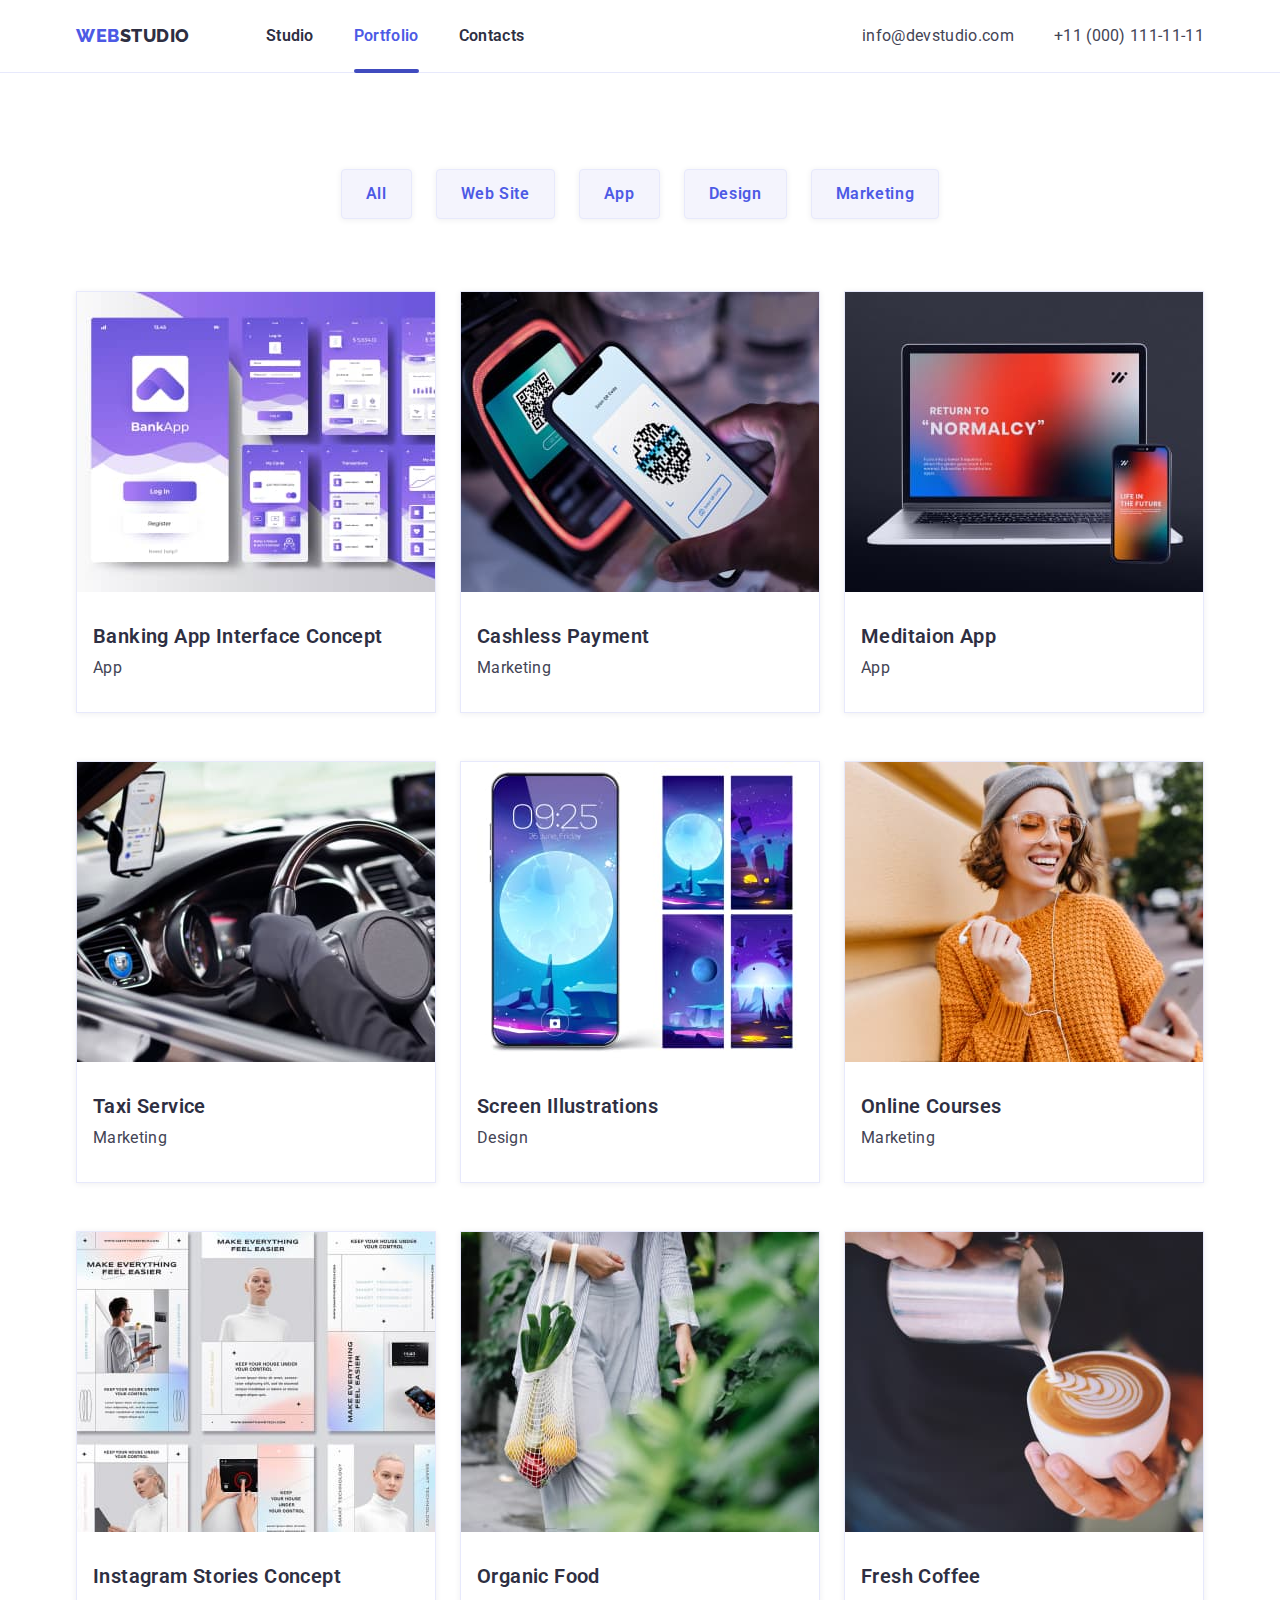
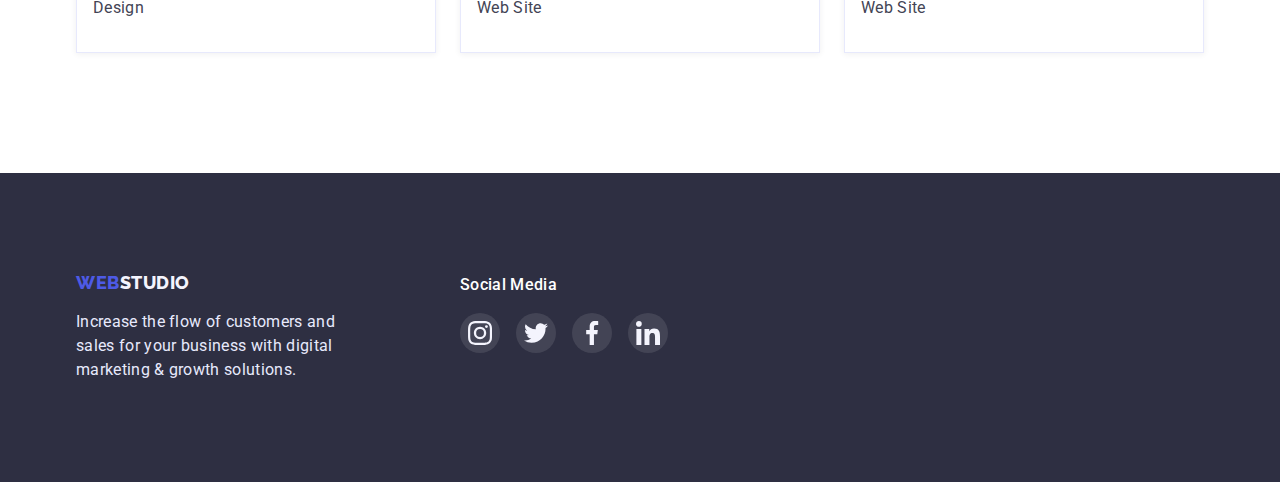
==== portfolio.html @ 400ccf4a "start" ====
<!DOCTYPE html>
<html lang="en">
<head>
    <meta charset="UTF-8">
    <meta http-equiv="X-UA-Compatible" content="IE=edge">
    <meta name="viewport" content="width=device-width, initial-scale=1.0">
    <title>Porfolio</title>
    <link href="https://fonts.googleapis.com/css2?family=Raleway:wght@800&amp;family=Roboto:wght@400;500;700;900&amp;display=swap" rel="stylesheet">
    <link rel="stylesheet" href="https://cdnjs.cloudflare.com/ajax/libs/modern-normalize/1.1.0/modern-normalize.min.css">
    <link rel="stylesheet" href="./css/styles.css">
</head>
<body>
    <!-- Header -->
    <header class="header">
        <div class="container flex">
            <a class="flex logo" href="./index.html">web<span class="header-logo">studio</span></a>
            <nav class="navigation">
                <ul class="flex navigation-list">
                    <li class="navigation-list-item">
                        <a class="navigation-anchor" href="./index.html">studio</a>
                    </li>
                    <li class="navigation-list-item">
                        <a class="navigation-anchor  active" href="./portfolio.html">portfolio</a>
                    </li>
                    <li class="navigation-list-item">
                        <a class="navigation-anchor" href="">contacts</a>
                    </li>
                </ul>
            </nav>
            <address class="address">
                <ul class="flex">
                    <li class="address-list-item">
                        <a class="address-anchor" href="mailto:info@devstudio.com">info@devstudio.com</a>
                    </li>
                    <li class="address-list-item">
                        <a class="address-anchor" href="tel:+110001111111">+11 (000) 111-11-11</a>
                    </li>
                </ul>
            </address>
        </div>
    </header>
    <!-- Main content -->
    <main>
        <section class="portfolio">
            <div class="container">
                <h1 class="visually-hidden">porfolio</h1>
                <!-- Buttons -->
                <ul class="buttons-list">
                    <li class="buttons-list-item">
                        <button class="portfolio-button" type="button">all</button>
                    </li>
                    <li class="buttons-list-item">
                        <button class="portfolio-button" type="button">web Site</button>
                    </li>
                    <li class="buttons-list-item">
                        <button class="portfolio-button" type="button">app</button>
                    </li>
                    <li class="buttons-list-item">
                        <button class="portfolio-button" type="button">design</button>
                    </li>
                    <li class="buttons-list-item">
                        <button class="portfolio-button" type="button">marketing</button>
                    </li>
                </ul>
                <!-- Images -->
                <ul class="cards-list">
                    <li class="cards-list-item">
                        <a href="" class="cards-anchor">
                            <div class="box-overlay">
                                <img class="block" src="images/banking-app-interface-concept.jpg" alt="banking" width="360">
                                <div class="overlay">
                                    <p class="text-overlay">
                                        14 Stylish and User-Friendly App Design Concepts · Task Manager App · Calorie Tracker App · Exotic Fruit Ecommerce App · Cloud Storage App
                                    </p>
                                </div>
                            </div>
                            <div class="cards-box">
                                <h3 class="third-header">Banking App Interface Concept</h3>
                                <p class="text">App</p>
                            </div>
                        </a>
                    </li>
                    <li class="cards-list-item">
                        <a href="" class="cards-anchor">
                            <div class="box-overlay">
                                <img class="block" src="images/cashless-payment.jpg" alt="cashlest" width="360">
                                <div class="overlay">
                                    <p class="text-overlay">
                                        14 Stylish and User-Friendly App Design Concepts · Task Manager App · Calorie Tracker App · Exotic Fruit Ecommerce App · Cloud Storage App
                                    </p>
                                </div>
                            </div>
                            <div class="cards-box">
                                <h3 class="third-header">Cashless Payment</h3>
                                <p class="text">Marketing</p>
                            </div>
                        </a>
                    </li>
                    <li class="cards-list-item">
                        <a href="" class="cards-anchor">
                            <div class="box-overlay">
                                <img class="block" src="images/meditaion-app.jpg" alt="Meditaion" width="360">
                                <div class="overlay">
                                    <p class="text-overlay">
                                        14 Stylish and User-Friendly App Design Concepts · Task Manager App · Calorie Tracker App · Exotic Fruit Ecommerce App · Cloud Storage App
                                    </p>
                                </div>
                            </div>
                            <div class="cards-box">
                                <h3 class="third-header">Meditaion App</h3>
                                <p class="text">App</p>
                            </div>
                        </a>
                    </li>
                    <li class="cards-list-item">
                        <a href="" class="cards-anchor">
                            <div class="box-overlay">
                                <img class="block" src="images/taxi-service.jpg" alt="taxi service" width="360">
                                <div class="overlay">
                                    <p class="text-overlay">
                                        14 Stylish and User-Friendly App Design Concepts · Task Manager App · Calorie Tracker App · Exotic Fruit Ecommerce App · Cloud Storage App
                                    </p>
                                </div>
                            </div>
                            <div class="cards-box">
                                <h3 class="third-header">Taxi Service</h3>
                                <p class="text">Marketing</p>
                            </div>
                        </a>
                    </li>
                    <li class="cards-list-item">
                        <a href="" class="cards-anchor">
                            <div class="box-overlay">
                                <img class="block" src="images/screen-illustrations.jpg" alt="screen illustrations" width="360">
                                <div class="overlay">
                                    <p class="text-overlay">
                                        14 Stylish and User-Friendly App Design Concepts · Task Manager App · Calorie Tracker App · Exotic Fruit Ecommerce App · Cloud Storage App
                                    </p>
                                </div>
                            </div>
                            <div class="cards-box">
                                <h3 class="third-header">Screen Illustrations</h3>
                                <p class="text">Design</p>
                            </div>
                        </a>
                    </li>
                    <li class="cards-list-item">
                        <a href="" class="cards-anchor">
                            <div class="box-overlay">
                                <img class="block" src="images/online-courses.jpg" alt="online courses" width="360">
                                <div class="overlay">
                                    <p class="text-overlay">
                                        14 Stylish and User-Friendly App Design Concepts · Task Manager App · Calorie Tracker App · Exotic Fruit Ecommerce App · Cloud Storage App
                                    </p>
                                </div>
                            </div>
                            <div class="cards-box">
                                <h3 class="third-header">Online Courses</h3>
                                <p class="text">Marketing</p>
                            </div>
                        </a>
                    </li>
                    <li class="cards-list-item">
                        <a href="" class="cards-anchor">
                            <div class="box-overlay">
                                <img class="block" src="images/instagram-stories-concept.jpg" alt="instagram stories" width="360">
                                <div class="overlay">
                                    <p class="text-overlay">
                                        14 Stylish and User-Friendly App Design Concepts · Task Manager App · Calorie Tracker App · Exotic Fruit Ecommerce App · Cloud Storage App
                                    </p>
                                </div>
                            </div>
                            <div class="cards-box">
                                <h3 class="third-header">Instagram Stories Concept</h3>
                                <p class="text">Design</p>
                            </div>
                        </a>
                    </li>
                    <li class="cards-list-item">
                        <a href="" class="cards-anchor">
                            <div class="box-overlay">
                                <img class="block" src="images/organic-food.jpg" alt="organic food" width="360">
                                <div class="overlay">
                                    <p class="text-overlay">
                                        14 Stylish and User-Friendly App Design Concepts · Task Manager App · Calorie Tracker App · Exotic Fruit Ecommerce App · Cloud Storage App
                                    </p>
                                </div>
                            </div>
                            <div class="cards-box">
                                <h3 class="third-header">Organic Food</h3>
                                <p class="text">Web Site</p>
                            </div>
                        </a>
                    </li>
                    <li class="cards-list-item">
                        <a href="" class="cards-anchor">
                            <div class="box-overlay">
                                <img class="block" src="images/fresh-coffee.jpg" alt="fresh coffee" width="360">
                                <div class="overlay">
                                    <p class="text-overlay">
                                        14 Stylish and User-Friendly App Design Concepts · Task Manager App · Calorie Tracker App · Exotic Fruit Ecommerce App · Cloud Storage App
                                    </p>
                                </div>
                            </div>
                            <div class="cards-box">
                                <h3 class="third-header">Fresh Coffee</h3>
                                <p class="text">Web Site</p>
                            </div>
                        </a>
                    </li>
                </ul>
            </div>
        </section>
    </main>
    <!-- Footer -->
    <footer class="footer">
        <div class="container">
            <ul class="footer-list">
                <li class="footer-item">
                    <a class="logo-foot" href="./index.html">web<span class="footer-logo">studio</span></a>
                    <p class="footer-text">Increase the flow of customers and sales for your business with digital marketing & growth solutions.</p>
                </li>
                <li class="footer-item">
                    <p class="footer-media">Social Media</p>
                    <ul class="footer-soc-list">
                        <li class="footer-soc-item">
                            <a href="" class="footer-soc-link">
                                <svg class="footer-soc-icon" width="24" height="24">
                                    <use href="./images/symbol-defs.svg#icon-instagram"></use>
                                </svg>
                            </a>
                        </li>
                        <li class="footer-soc-item">
                            <a href="" class="footer-soc-link">
                                <svg class="footer-soc-icon" width="24" height="24">
                                    <use href="./images/symbol-defs.svg#icon-twitter"></use>
                                </svg>
                            </a>
                        </li>
                        <li class="footer-soc-item">
                            <a href="" class="footer-soc-link">
                                <svg class="footer-soc-icon" width="24" height="24">
                                    <use href="./images/symbol-defs.svg#icon-facebook"></use>
                                </svg>
                            </a>
                        </li>
                        <li class="footer-soc-item">
                            <a href="" class="footer-soc-link">
                                <svg class="footer-soc-icon" width="24" height="24">
                                    <use href="./images/symbol-defs.svg#icon-linkedin"></use>
                                </svg>
                            </a>
                        </li>
                    </ul>
                </li>
            </ul>
        </div>
    </footer>
</body>
</html>
---- css/styles.css ----
:root {
    --iris: #4D5AE5;
    --navy-blue: #2E2F42;
    --green: #31D0AA;
    --slate: #434455;
    --light-slate: #8E8F99;
    --cornflower: #E7E9FC;
    --cloud: #F4F4FD;
    --navy-blue-modal: rgba(46, 47, 66, 0.4);
    --background: #FFFFFF;
    --order-hover: #404BBF;
    --trans: 250ms cubic-bezier(0.4, 0, 0.2, 1);
}

body {
    font-family: 'Roboto', sans-serif;
    font-style: normal;
    color: var(--navy-blue);
    background-color: var(--background);
}

h1, h2, h3, ul, p {
    margin: 0;
    padding: 0;
    list-style: none;
}

/* ---------------HEADER--------------- */

.header {
    border-bottom: 1px solid #E7E9FC;
}

.container {
    margin: 0 auto;
    width: 1158px;
    padding-left: 15px;
    padding-right: 15px;
}

.flex {
    display: flex;
}

.logo {
    padding-top: 24px;
    padding-bottom: 24px;

    font-family: 'Raleway', sans-serif;
    font-weight: 800;
    font-size: 18px;
    line-height: 1.33;
    align-items: center;
    letter-spacing: 0.03em;
    text-transform: uppercase;
    color: var(--iris);
    text-decoration: none;
}

.header-logo {
    color: var(--navy-blue);
}

.navigation-list {
    margin-left: 76px;
}

.navigation-list .navigation-list-item + .navigation-list-item {
    margin-left: 40px;
}

.navigation-anchor {
    position: relative;

    display: block;
    padding-top: 24px;
    padding-bottom: 24px;

    font-weight: 600;
    font-size: 16px;
    line-height: 1.5;
    letter-spacing: 0.02em;
    text-decoration: none;
    color: var(--navy-blue);
    text-transform: capitalize;
    transition: color var(--trans);
}

.navigation-anchor::after {
    content: '';
    position: absolute;
    left: 0;
    bottom: -1px;
    width: 100%;
    height: 4px;
    background-color: var(--order-hover);
    border-radius: 2px;
    transform: scaleX(0);
    transition: transform var(--trans);
}

.navigation-anchor:hover::after, .navigation-anchor:focus::after, .navigation-anchor.active::after {
    transform: scaleX(1);
}

.navigation-anchor:hover, .navigation-anchor:focus, .navigation-anchor.active {
    color: var(--iris);
}

.address {
    margin-left: auto;
}

.address-list-item + .address-list-item {
    margin-left: 40px;
}

.address-anchor {
    display: block;
    padding-top: 24px;
    padding-bottom: 24px;
    
    font-style: normal;
    font-size: 16px;
    line-height: 1.5;
    letter-spacing: 0.02em;
    color: var(--slate);
    text-decoration: none;
    transition: color var(--trans);
}

.tel {
    text-transform: uppercase;
}

.address-anchor:hover, .address-anchor:focus {
    color: var(--iris)
}

/* ---------------MAIN--------------- */

/* ------------Hero------------ */

.hero {
    background-color: var(--navy-blue);
    background-image: linear-gradient( rgba(46, 47, 66, 0.7), rgba(46, 47, 66, 0.7)), url('../images/people-office.jpg');
    background-repeat: no-repeat;
    background-position: center;
    background-size: cover;
    max-width: 1440px;
    margin: 0 auto;
    text-align: center;
    padding-top: 192px;
    padding-bottom: 192px;
} 
.hero-header {
    margin: 0 auto;
    max-width: 496px;
    margin-bottom: 48px;

    font-weight: 600;
    font-size: 56px;
    line-height: 1.075;
    text-align: center;
    letter-spacing: 0.02em;
    color: var(--background);
}

.hero-button {
    padding: 16px 32px;
    text-align: center;
    border: none;

    font-family: 'Roboto', sans-serif;
    background: var(--iris);
    font-weight: 600;
    font-size: 16px;
    line-height: 1.1875;
    letter-spacing: 0.04em;
    color: var(--background);
    cursor: pointer;
    box-shadow: 0px 4px 4px rgba(0, 0, 0, 0.15);
    border-radius: 4px;
    transition: background-color var(--trans);
}

.hero-button:hover, .hero-button:focus {
    background-color: var(--order-hover);
}

/* ------------Features------------ */

.features {
    padding-top: 120px;
    padding-bottom: 120px;
}

.features-list-item {
    flex-basis: calc(100% - (3 * 24px) / 4);
}

.features-list-item + .features-list-item {
    margin-left: 24px;
}

.features-list-item::before {
    display: block;
    content: '';
    height: 112px;
    background-size: contain;
    background-repeat: no-repeat;
    background-position: center;
    background-color: var(--cloud);
    margin-bottom: 8px;
}

.icon-antenna::before {
    content: '';
    background-image: url('../images/antenna.svg');
    background-repeat: no-repeat;
    background-size: 64px;
    background-position: center;
}

.icon-clock::before {
    content: '';
    background-image: url('../images/clock.svg');
    background-repeat: no-repeat;
    background-size: 64px;
    background-position: center;
}

.icon-diagram::before {
    content: '';
    background-image: url('../images/diagram.svg');
    background-repeat: no-repeat;
    background-size: 64px;
    background-position: center;
}

.icon-astronaut::before {
    content: '';
    background-image: url('../images/astronaut.svg');
    background-repeat: no-repeat;
    background-size: 64px;
    background-position: center;
}

.third-header {
    margin-bottom: 8px;

    font-weight: 600;
    font-size: 20px;
    line-height: 1.2;
    letter-spacing: 0.02em;
    text-transform: capitalize;
}

.text {
    font-size: 16px;
    line-height: 1.5;
    letter-spacing: 0.02em;
    color: var(--slate);
}

/* ------------Work------------ */

.work {
    padding-bottom: 120px;
}

.second-header {
    margin-bottom: 72px;

    font-size: 36px;
    line-height: 1.11;
    text-align: center;
    letter-spacing: 0.02em;
    text-transform: capitalize;
}

.work-list-item {
    flex-basis: calc(100% - (2 * 24px) / 3);
}

.work-list-item + .work-list-item {
    margin-left: 24px;
}

.block {
    display: block;
}

/* ------------Team------------ */

.team {
    background-color: var(--cloud);
    padding-top: 120px;
    padding-bottom: 120px;
}

.team-list-item + .team-list-item {
    margin-left: 24px;
}

.team-list-item {
    flex-basis: calc(100% - (3 * 24px) / 4);
    background: var(--background);
    box-shadow: 0px 1px 6px rgba(46, 47, 66, 0.08), 0px 1px 1px rgba(46, 47, 66, 0.16), 0px 2px 1px rgba(46, 47, 66, 0.08);
    border-radius: 0px 0px 4px 4px;
}

.team-box {
    padding: 32px 16px;
    text-align: center;
}

.team-box .text {
    margin-bottom: 8px;
}

.team-soc-list {
    display: flex;
    justify-content: center;
    gap: 24px;
}

.team-soc-item {
    width: 40px;
    height: 40px;

}

.team-soc-link {
    width: 100%;
    height: 100%;
    background-color: var(--iris);
    border-radius: 50%;
    display: flex;
    align-items: center;
    justify-content: center;
    transition: background-color var(--trans);
}

.team-soc-icon {
    fill: var(--cloud)
}

.team-soc-link:hover, .team-soc-link:focus {
    background-color: #404BBF;
}

/* ------------Customers------------ */

.customers {
    padding-top: 130px;
    padding-bottom: 120px;
}

.customers-list {
    display: flex;
    gap: 24px;
}

.customers-item {
    width: calc((100% - (5 * 24px)) / 6);
    height: 88px;
}

.customers-link {
    width: 100%;
    height: 100%;
    border: 1px solid var(--light-slate);
    border-radius: 4px;
    display: flex;
    align-items: center;
    justify-content: center;
    transition: border-color var(--trans);
}

.customers-icon {
    fill: var(--light-slate);
    transition: fill var(--trans);
}

.customers-link:hover, .customers-link:focus {
    border-color: var(--order-hover);
}

.customers-link:hover .customers-icon, .customers-link:focus .customers-icon {
    fill: var(--order-hover);
}

/* ------------FOOTER------------ */
.footer-list {
    display: flex;
    gap: 120px;
}

.footer {
    background-color: var(--navy-blue);
    padding-top: 100px;
    padding-bottom: 100px;
}

.logo-foot {
    margin-bottom: 16px;
    font-family: 'Raleway';
    font-weight: 800;
    font-size: 18px;
    line-height: 1.16;
    display: flex;
    align-items: center;
    letter-spacing: 0.03em;
    text-transform: uppercase;
    text-decoration: none;
    color: var(--iris);
}

.footer-logo {
    color: var(--cloud);
}

.footer-text {
    font-size: 16px;
    line-height: 1.5;
    letter-spacing: 0.02em;
    color: var(--cornflower);
    max-width: 264px;
}

.footer-media {
    font-weight: 500;
    font-size: 16px;
    line-height: 1.5;
    letter-spacing: 0.02em;
    color: var(--background);
    margin-bottom: 16px;
}

.footer-soc-list {
    display: flex;
    justify-content: center;
    gap: 16px;
}

.footer-soc-item {
    width: 40px;
    height: 40px;

}

.footer-soc-link {
    width: 100%;
    height: 100%;
    background-color: rgba(255, 255, 255, 0.1);
    border-radius: 50%;
    display: flex;
    align-items: center;
    justify-content: center;
    transition: background-color var(--trans);
}

.footer-soc-icon {
    fill: var(--cloud)
}

.footer-soc-link:hover, .footer-soc-link:focus {
    background-color: var(--green);
}

/* ------------PORTFOLIO------------ */

/* ------------Buttons------------ */

.portfolio {
    padding-top: 96px;
    padding-bottom: 120px;
}

.buttons-list {
    display: flex;
    margin-bottom: 72px;
    justify-content: center;
}

.buttons-list-item + .buttons-list-item {
    margin-left: 24px;
}

.portfolio-button {
    border-radius: 4px;
    padding: 12px 24px;

    font-family: 'Roboto', sans-serif;
    font-weight: 600;
    font-size: 16px;
    line-height: 1.5;
    text-align: center;
    letter-spacing: 0.04em;
    color: var(--iris);
    background: var(--cloud);
    cursor: pointer;
    border: 1px solid #E7E9FC;
    border-radius: 4px;
    box-shadow: 0px 1px 6px rgba(46, 47, 66, 0.08);
    text-transform: capitalize;
    transition: color var(--trans), background-color var(--trans), border var(--trans), box-shadow var(--trans);
}

.portfolio-button:hover, .portfolio-button:focus {
    color: var(--background);
    background-color: var(--order-hover);
    border: 1px solid var(--order-hover);
    box-shadow: 0px 3px 1px rgba(0, 0, 0, 0.1), 0px 2px 1px rgba(0, 0, 0, 0.08), 0px 2px 2px rgba(0, 0, 0, 0.12);
}

/* ------------Cards------------ */

.cards-list {
    display: flex;
    flex-wrap: wrap;
    row-gap: 48px;
    column-gap: 24px;
}

.cards-list-item {
    width: calc((100% - 48px) / 3);
}

.cards-anchor {
    display: block;
    text-decoration: none;
    color: inherit;
    border: 1px solid var(--cornflower);
    box-shadow: 0px 1px 6px rgba(46, 47, 66, 0.08);
    transition: border var(--trans), box-shadow var(--trans);
}

.cards-anchor:hover, .cards-anchor:focus {
    border: 0.5px solid var(--cloud);
    box-shadow: 0px 1px 6px rgba(46, 47, 66, 0.08), 0px 1px 1px rgba(46, 47, 66, 0.16), 0px 2px 1px rgba(46, 47, 66, 0.08);
}

.cards-anchor:hover .overlay, .cards-anchor:focus .overlay {
    transform: translatex(0);
}

.cards-box {
    padding: 32px 16px;
    border-top: 0;
}

.box-overlay {
    position: relative;
    overflow: hidden;
}

.overlay {
    position: absolute;
    top: 0;
    left: 0;
    width: 100%;
    height: 100%;
    background-color: var(--iris);
    transform: translateY(100%);
    transition: transform var(--trans);
    overflow: auto;
}

.text-overlay {
    
    padding: 40px 24px;
    font-size: 16px;
    line-height: 1.5;
    letter-spacing: 0.02em;
    color: var(--cloud);
}

/* ------------Visually Hidden------------ */

.visually-hidden {
    position: absolute;
    white-space: nowrap;
    width: 1px;
    height: 1px;
    overflow: hidden;
    border: 0;
    padding: 0;
    clip: rect(0 0 0 0);
    clip-path: inset(50%);
    margin: -1px;
}

/* ------------Backdrop------------ */

.backdrop {
    width: 100%;
    height: 100%;
    background-color: rgba(46, 47, 66, 0.4);
    position: fixed;
    top: 0;
    transition: opacity 600ms linear, visibility 600ms linear;
}

.modal {
    position: absolute;
    top: 50%;
    left: 50%;
    transform: translate(-50%, -50%) scale(1) rotate(0);
    transition: transform 600ms linear;
    width: 408px;
    min-height: 576px;
    background-color: #FCFCFC;
    border-radius: 4px;
}

.backdrop.is-hidden .modal {
    transform: translate(-50%, -50%) scale(0) rotate(1080deg);
}

.modal-close {
    position: absolute;
    right: 24px;
    top: 24px;
    width: 24px;
    height: 24px;
    border-radius: 50%;
    background: #E7E9FC;
    border: 1px solid rgba(0, 0, 0, 0.1);
    cursor: pointer;
    transition: background-color var(--trans);
}

.modal-button {
    position: absolute;
    top: 50%;
    left: 50%;
    transform: translate(-50%, -50%);
    transition: fill var(--trans);
}

.modal-close:hover, .modal-close:focus {
    background-color: var(--order-hover);
}

.modal-close:hover .modal-button, .modal-close:focus .modal-button {
    fill: #FFFFFF;
}

.is-hidden {
    opacity: 0;
    visibility: hidden;
    pointer-events: none;
}
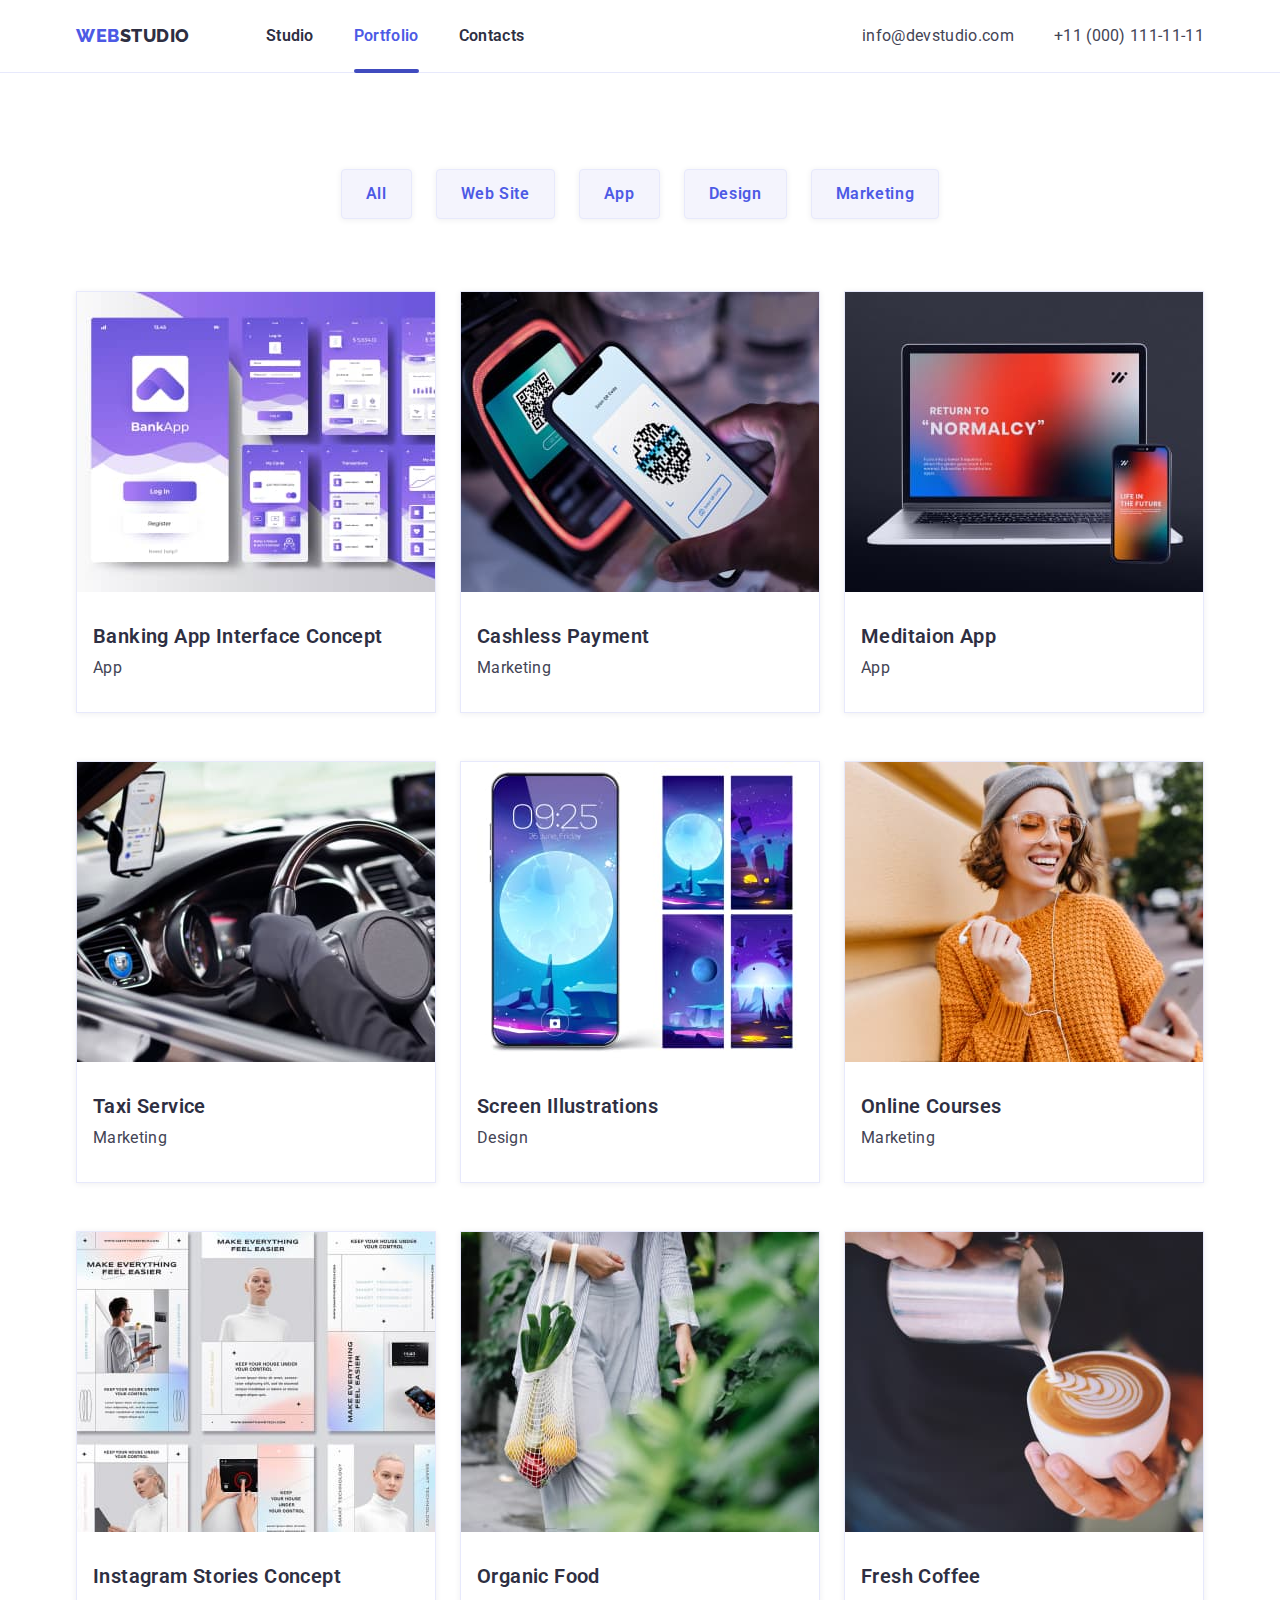
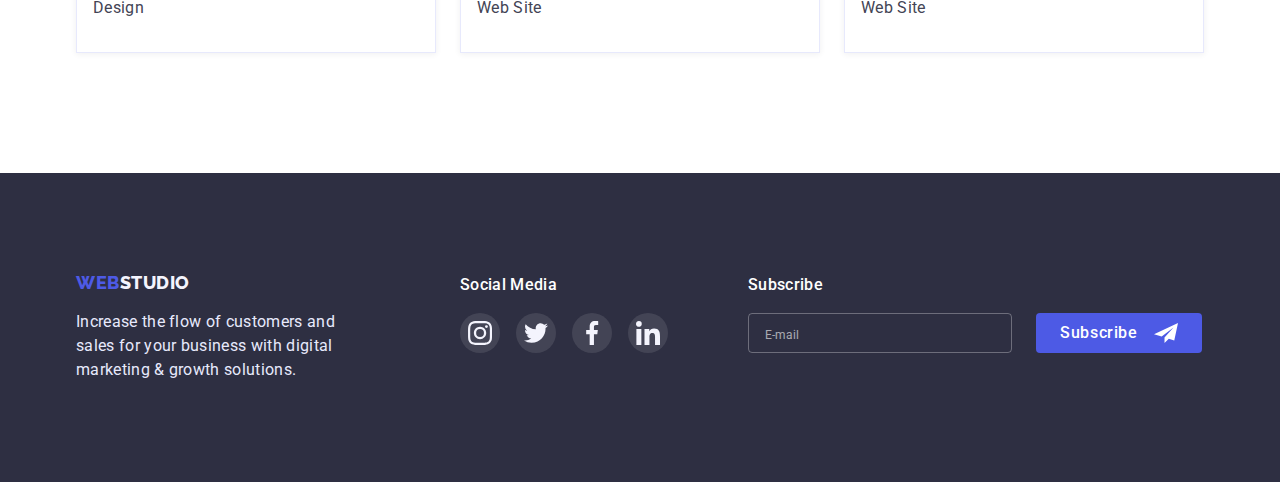
==== commit 6d45ce34: "first-finish" ====
--- a/portfolio.html
+++ b/portfolio.html
@@ -215,7 +215,7 @@
     <!-- Footer -->
     <footer class="footer">
         <div class="container">
-            <ul class="footer-list">
+            <ul class="flex">
                 <li class="footer-item">
                     <a class="logo-foot" href="./index.html">web<span class="footer-logo">studio</span></a>
                     <p class="footer-text">Increase the flow of customers and sales for your business with digital marketing & growth solutions.</p>
@@ -253,6 +253,17 @@
                         </li>
                     </ul>
                 </li>
+                <li class="footer-item">
+                    <label for="email-subscribe"><p class="footer-media">Subscribe</p></label>
+                    <form class="footer-form flex">
+                        <input class="footer-input" type="email" name="email-subscribe" id="email-subscribe" placeholder="E-mail">
+                        <button type="submit" class="subscribe-button">Subscribe 
+                            <svg class="subscribe-icon" width="24" height="24">
+                                <use href="./images/icons.svg#icon-frame"></use>
+                            </svg>
+                        </button>
+                    </form>
+                </li>
             </ul>
         </div>
     </footer>
--- a/css/styles.css
+++ b/css/styles.css
@@ -392,15 +392,19 @@
 }
 
 /* ------------FOOTER------------ */
-.footer-list {
-    display: flex;
-    gap: 120px;
-}
 
 .footer {
     background-color: var(--navy-blue);
     padding-top: 100px;
     padding-bottom: 100px;
+}
+
+.footer-item + .footer-item {
+    margin-left: 120px;
+}
+
+.footer-item:nth-last-child(1) {
+    margin-left: 80px;
 }
 
 .logo-foot {
@@ -467,6 +471,68 @@
 
 .footer-soc-link:hover, .footer-soc-link:focus {
     background-color: var(--green);
+}
+
+.footer-input {
+    width: 264px;
+    height: 40px;
+    padding: 16px;
+    border: 1px solid rgba(255, 255, 255, 0.3);
+    border-radius: 4px;
+    background-color: transparent;
+    outline: none;
+    color: var(--cornflower);
+}
+
+.footer-input::placeholder {
+    font-size: 12px;
+    line-height: 2;
+    color: rgba(255, 255, 255, 0.6);
+}
+
+.subscribe-button {
+    display: flex;
+    margin-left: 24px;
+    min-width: 165px;
+    text-align: center;
+    justify-content: center;
+    padding: 8px 24px;
+    border: none;
+    font-family: 'Roboto', sans-serif;
+    font-style: normal;
+    font-weight: 500;
+    font-size: 16px;
+    line-height: 1.5;
+    letter-spacing: 0.04em;
+    color: var(--background);
+    cursor: pointer;
+    background: var(--iris);
+    border-radius: 4px;
+    transition: background-color var(--trans);
+    /* padding: 16px 32px;
+    text-align: center;
+    border: none;
+
+    font-family: 'Roboto', sans-serif;
+    background: var(--iris);
+    font-weight: 600;
+    font-size: 16px;
+    line-height: 1.1875;
+    letter-spacing: 0.04em;
+    color: var(--background);
+    cursor: pointer;
+    box-shadow: 0px 4px 4px rgba(0, 0, 0, 0.15);
+    border-radius: 4px;
+    transition: background-color var(--trans); */
+}
+
+.subscribe-button:hover, .subscribe-button:focus {
+    background-color: var(--order-hover);
+}
+
+.subscribe-icon {
+    margin-left: 16px;
+    fill: var(--background);
 }
 
 /* ------------PORTFOLIO------------ */
@@ -592,7 +658,7 @@
     margin: -1px;
 }
 
-/* ------------Backdrop------------ */
+/* ------------Modal------------ */
 
 .backdrop {
     width: 100%;
@@ -613,6 +679,7 @@
     min-height: 576px;
     background-color: #FCFCFC;
     border-radius: 4px;
+    padding: 24px;
 }
 
 .backdrop.is-hidden .modal {
@@ -652,4 +719,140 @@
     opacity: 0;
     visibility: hidden;
     pointer-events: none;
+}
+
+.modal-header {
+    margin-top: 48px;
+    margin-bottom: 14px;
+    font-weight: 500;
+    font-size: 16px;
+    line-height: 1.5;
+    text-align: center;
+    letter-spacing: 0.02em;
+    color: var(--navy-blue);
+}
+
+.modal-field {
+    margin-bottom: 8px;
+    
+}
+
+.modal-field-comment {
+    margin-bottom: 16px;
+}
+
+.modal-field-checkbox {
+    margin-bottom: 24px;
+}
+
+.input-wrap {
+    position: relative;
+}
+
+.modal-input {
+    width: 100%;
+    height: 40px;
+    background: transparent;
+    border-radius: 4px;
+    border: 1px solid rgba(33, 33, 33, 0.2);
+    padding-left: 38px;
+    outline: none;
+    transition: border var(--trans);
+}
+
+.modal-input:focus {
+    border: 1px solid var(--iris);
+}
+
+.modal-input:focus + .modal-icon {
+    fill: var(--iris);
+}
+
+.modal-icon {
+    position: absolute;
+    left: 19px;
+    top: 50%;
+    transform: translateY(-50%);
+    fill: var(--navy-blue);
+    transition: fill var(--trans);
+}
+
+.modal-label-text {
+    font-size: 12px;
+    line-height: 1.3;
+    letter-spacing: 0.04em;
+    color: var(--light-slate);
+    margin-bottom: 4px;
+}
+
+.modal-coment {
+    display: block;
+    width: 100%;
+    height: 120px;
+    border: 1px solid rgba(33, 33, 33, 0.2);
+    border-radius: 4px;
+    background-color: transparent;
+    outline: none;
+    padding: 8px 16px;
+    resize: none;
+    transition: border var(--trans);
+}
+
+.modal-coment::placeholder {
+    font-size: 12px;
+    line-height: 1.3;
+    letter-spacing: 0.04em;
+    color: rgba(117, 117, 117, 0.5);
+}
+
+.modal-coment:focus {
+    border: 1px solid var(--iris);
+}
+
+.checkbox-label {
+    display: flex;
+    align-items: center;
+    fill: transparent;
+}
+
+.checkbox-box {
+    display: flex;
+    align-items: center;
+    justify-content: center;
+    width: 16px;
+    height: 16px;
+    border: 1.25px solid var(--navy-blue);
+    border-radius: 2px; 
+    margin-right: 8px;
+    transition: border var(--trans), background-color var(--trans), fill var(--trans);
+}
+
+.checkbox:checked + .checkbox-label span {
+    border: none;
+    background-color: var(--order-hover);
+    fill: var(--cloud);
+}
+
+.submit-button {
+    display: block;
+    margin: 0 auto;
+    min-width: 169px;
+    padding: 16px 32px;
+    text-align: center;
+    border: none;
+    font-family: 'Roboto', sans-serif;
+    font-weight: 500;
+    font-size: 16px;
+    line-height: 1.5;
+    letter-spacing: 0.04em;
+    color: var(--background);
+    cursor: pointer;
+    background: var(--iris);
+    box-shadow: 0px 4px 4px rgba(0, 0, 0, 0.15);
+    border-radius: 4px;
+    transition: background-color var(--trans);
+}
+
+.submit-button:hover, .submit-button:focus {
+    background-color: var(--order-hover);
 }